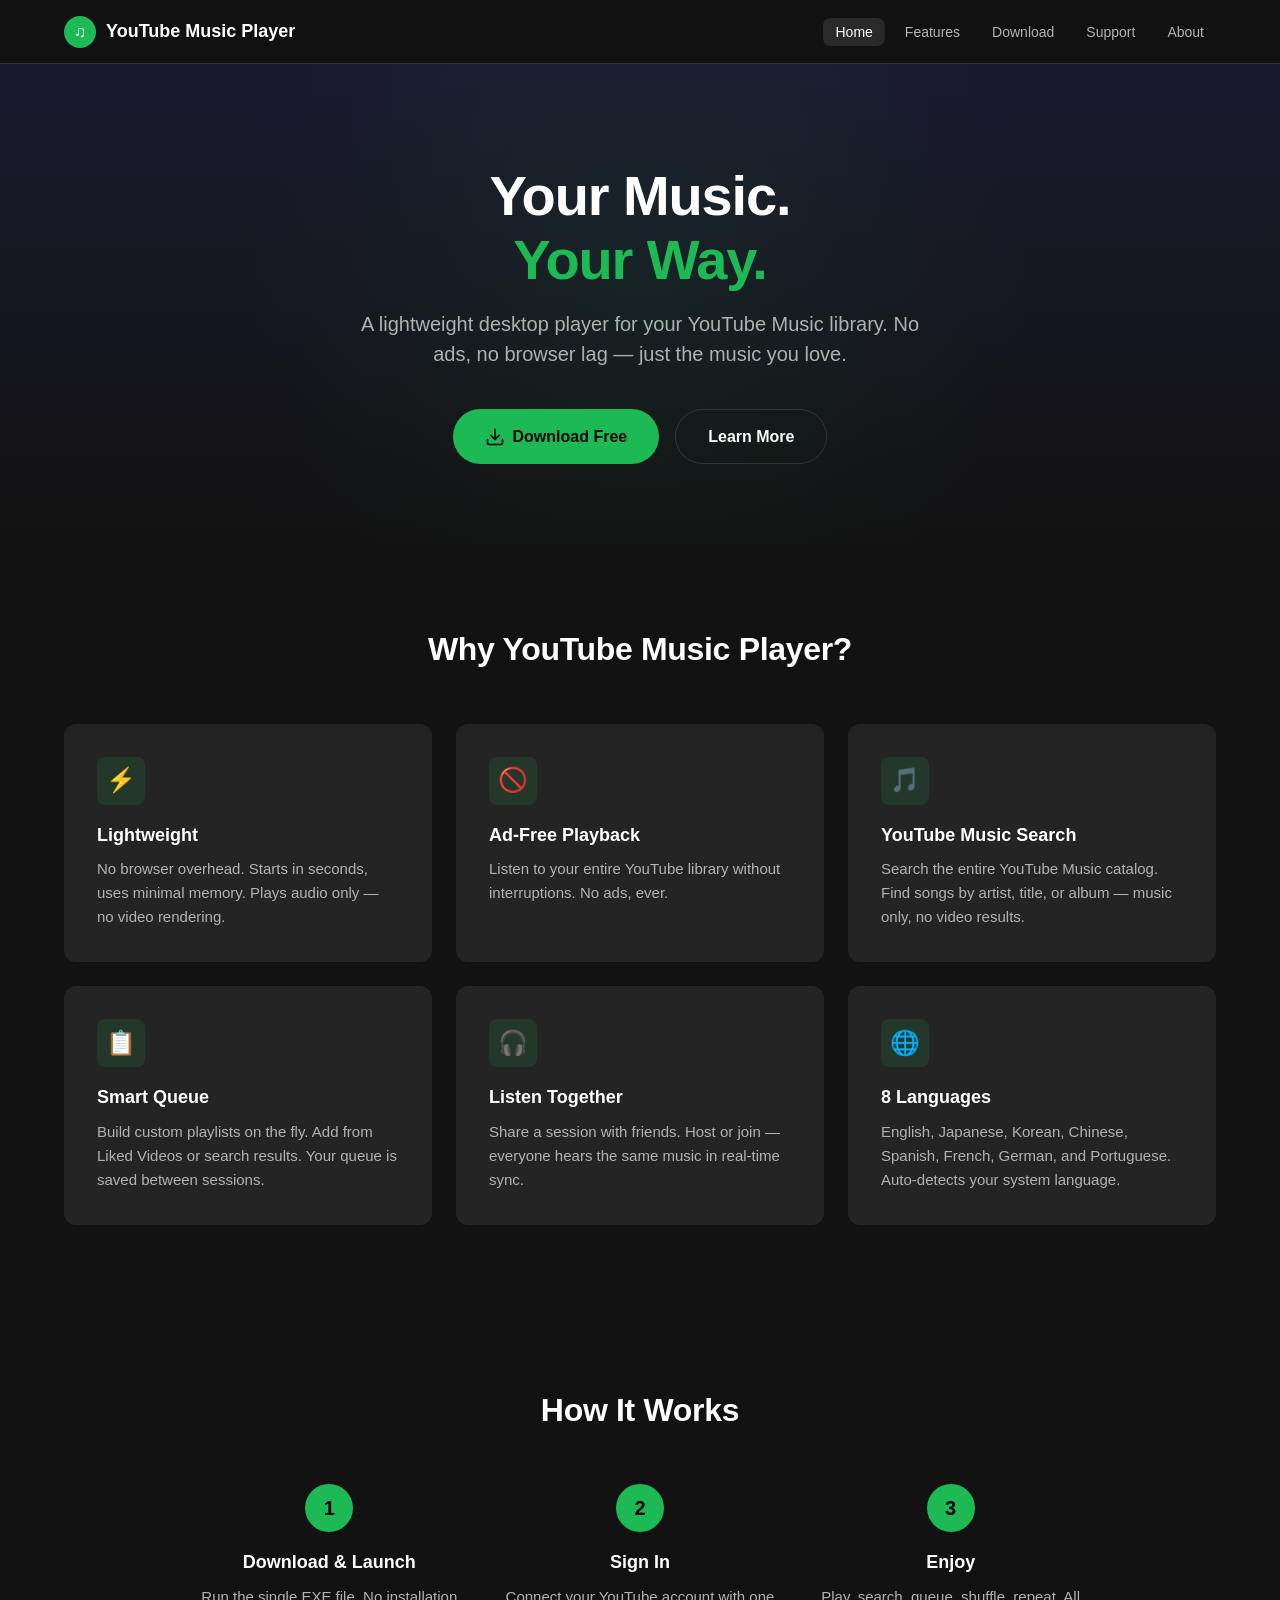
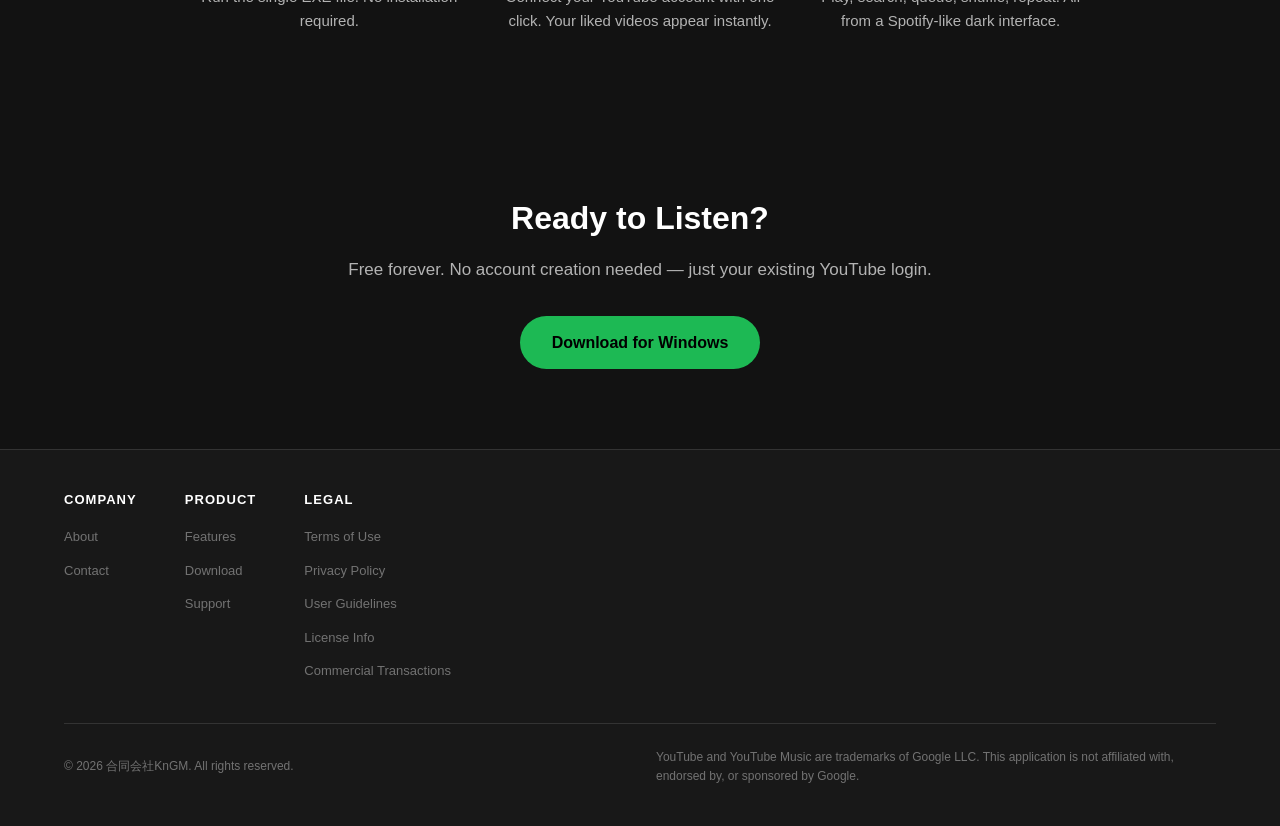
==== index.html @ 7d12eb29 "Initial website: YouTube Music Player by 合同会社KnGM" ====
<!DOCTYPE html>
<html lang="en">
<head>
  <meta charset="UTF-8">
  <meta name="viewport" content="width=device-width, initial-scale=1.0">
  <title>YouTube Music Player - Lightweight Desktop Music Player</title>
  <meta name="description" content="A lightweight, ad-free desktop music player for your YouTube Music library. Built by 合同会社KnGM.">
  <link rel="stylesheet" href="css/style.css">
</head>
<body>

  <!-- Header -->
  <header class="site-header">
    <div class="header-inner">
      <a href="index.html" class="logo">
        <span class="logo-icon">&#9835;</span>
        YouTube Music Player
      </a>
      <button class="nav-toggle" aria-label="Toggle navigation" onclick="document.querySelector('.nav-links').classList.toggle('open')">&#9776;</button>
      <nav>
        <ul class="nav-links">
          <li><a href="index.html" class="active">Home</a></li>
          <li><a href="premium.html">Features</a></li>
          <li><a href="download.html">Download</a></li>
          <li><a href="support.html">Support</a></li>
          <li><a href="about.html">About</a></li>
        </ul>
      </nav>
    </div>
  </header>

  <main>
    <!-- Hero -->
    <section class="hero">
      <div class="container">
        <h1>Your Music.<br><span class="accent">Your Way.</span></h1>
        <p class="tagline">A lightweight desktop player for your YouTube Music library. No ads, no browser lag &mdash; just the music you love.</p>
        <div class="hero-buttons">
          <a href="download.html" class="btn btn-primary">
            <svg width="20" height="20" viewBox="0 0 24 24" fill="none" stroke="currentColor" stroke-width="2" stroke-linecap="round" stroke-linejoin="round"><path d="M21 15v4a2 2 0 01-2 2H5a2 2 0 01-2-2v-4"/><polyline points="7 10 12 15 17 10"/><line x1="12" y1="15" x2="12" y2="3"/></svg>
            Download Free
          </a>
          <a href="premium.html" class="btn btn-secondary">Learn More</a>
        </div>
      </div>
    </section>

    <!-- Features -->
    <section class="features" id="features">
      <div class="container">
        <h2>Why YouTube Music Player?</h2>
        <div class="feature-grid">
          <div class="feature-card">
            <div class="feature-icon">&#9889;</div>
            <h3>Lightweight</h3>
            <p>No browser overhead. Starts in seconds, uses minimal memory. Plays audio only &mdash; no video rendering.</p>
          </div>
          <div class="feature-card">
            <div class="feature-icon">&#128683;</div>
            <h3>Ad-Free Playback</h3>
            <p>Listen to your entire YouTube library without interruptions. No ads, ever.</p>
          </div>
          <div class="feature-card">
            <div class="feature-icon">&#127925;</div>
            <h3>YouTube Music Search</h3>
            <p>Search the entire YouTube Music catalog. Find songs by artist, title, or album &mdash; music only, no video results.</p>
          </div>
          <div class="feature-card">
            <div class="feature-icon">&#128203;</div>
            <h3>Smart Queue</h3>
            <p>Build custom playlists on the fly. Add from Liked Videos or search results. Your queue is saved between sessions.</p>
          </div>
          <div class="feature-card">
            <div class="feature-icon">&#127911;</div>
            <h3>Listen Together</h3>
            <p>Share a session with friends. Host or join &mdash; everyone hears the same music in real-time sync.</p>
          </div>
          <div class="feature-card">
            <div class="feature-icon">&#127760;</div>
            <h3>8 Languages</h3>
            <p>English, Japanese, Korean, Chinese, Spanish, French, German, and Portuguese. Auto-detects your system language.</p>
          </div>
        </div>
      </div>
    </section>

    <!-- How it works -->
    <section class="how-it-works">
      <div class="container">
        <h2>How It Works</h2>
        <div class="steps">
          <div class="step">
            <div class="step-number">1</div>
            <h3>Download &amp; Launch</h3>
            <p>Run the single EXE file. No installation required.</p>
          </div>
          <div class="step">
            <div class="step-number">2</div>
            <h3>Sign In</h3>
            <p>Connect your YouTube account with one click. Your liked videos appear instantly.</p>
          </div>
          <div class="step">
            <div class="step-number">3</div>
            <h3>Enjoy</h3>
            <p>Play, search, queue, shuffle, repeat. All from a Spotify-like dark interface.</p>
          </div>
        </div>
      </div>
    </section>

    <!-- CTA -->
    <section class="cta-section">
      <div class="container">
        <h2>Ready to Listen?</h2>
        <p>Free forever. No account creation needed &mdash; just your existing YouTube login.</p>
        <a href="download.html" class="btn btn-primary btn-large">Download for Windows</a>
      </div>
    </section>
  </main>

  <!-- Footer (Spotify-style) -->
  <footer class="site-footer">
    <div class="container">
      <div class="footer-grid">
        <div class="footer-col">
          <h4>Company</h4>
          <ul>
            <li><a href="about.html">About</a></li>
            <li><a href="support.html">Contact</a></li>
          </ul>
        </div>
        <div class="footer-col">
          <h4>Product</h4>
          <ul>
            <li><a href="premium.html">Features</a></li>
            <li><a href="download.html">Download</a></li>
            <li><a href="support.html">Support</a></li>
          </ul>
        </div>
        <div class="footer-col">
          <h4>Legal</h4>
          <ul>
            <li><a href="legal/terms.html">Terms of Use</a></li>
            <li><a href="legal/privacy.html">Privacy Policy</a></li>
            <li><a href="legal/guidelines.html">User Guidelines</a></li>
            <li><a href="legal/license.html">License Info</a></li>
            <li><a href="legal/transactions.html">Commercial Transactions</a></li>
          </ul>
        </div>
      </div>
      <div class="footer-bottom">
        <p>&copy; 2026 合同会社KnGM. All rights reserved.</p>
        <p class="footer-disclaimer">YouTube and YouTube Music are trademarks of Google LLC. This application is not affiliated with, endorsed by, or sponsored by Google.</p>
      </div>
    </div>
  </footer>

</body>
</html>
---- css/style.css ----
/* ========================================
   YouTube Music Player - Website Stylesheet
   Provider: 合同会社KnGM
   ======================================== */

/* --- Reset & Base --- */
*,
*::before,
*::after {
  margin: 0;
  padding: 0;
  box-sizing: border-box;
}

:root {
  --bg-primary: #121212;
  --bg-secondary: #181818;
  --bg-elevated: #1e1e1e;
  --bg-card: #242424;
  --bg-hover: #2a2a2a;
  --green: #1DB954;
  --green-hover: #1ed760;
  --green-dark: #158a3e;
  --text-primary: #ffffff;
  --text-secondary: #b3b3b3;
  --text-muted: #727272;
  --border: #333333;
  --radius: 8px;
  --radius-lg: 12px;
  --radius-xl: 16px;
  --shadow: 0 8px 24px rgba(0, 0, 0, 0.5);
  --shadow-lg: 0 16px 48px rgba(0, 0, 0, 0.7);
  --transition: 0.2s ease;
  --max-width: 1200px;
  --header-height: 64px;
}

html {
  scroll-behavior: smooth;
  font-size: 16px;
}

body {
  font-family: -apple-system, BlinkMacSystemFont, "Segoe UI", Roboto, Oxygen,
    Ubuntu, Cantarell, "Fira Sans", "Droid Sans", "Helvetica Neue", sans-serif;
  background-color: var(--bg-primary);
  color: var(--text-primary);
  line-height: 1.6;
  min-height: 100vh;
  display: flex;
  flex-direction: column;
  -webkit-font-smoothing: antialiased;
  -moz-osx-font-smoothing: grayscale;
}

a {
  color: var(--green);
  text-decoration: none;
  transition: color var(--transition);
}

a:hover {
  color: var(--green-hover);
  text-decoration: underline;
}

img {
  max-width: 100%;
  height: auto;
}

/* --- Header / Navigation --- */
.site-header {
  position: sticky;
  top: 0;
  z-index: 1000;
  background: rgba(18, 18, 18, 0.92);
  backdrop-filter: blur(12px);
  -webkit-backdrop-filter: blur(12px);
  border-bottom: 1px solid var(--border);
  height: var(--header-height);
}

.header-inner {
  max-width: var(--max-width);
  margin: 0 auto;
  padding: 0 24px;
  height: 100%;
  display: flex;
  align-items: center;
  justify-content: space-between;
}

.logo {
  display: flex;
  align-items: center;
  gap: 10px;
  font-weight: 700;
  font-size: 1.125rem;
  color: var(--text-primary);
  text-decoration: none;
  white-space: nowrap;
}

.logo:hover {
  color: var(--text-primary);
  text-decoration: none;
}

.logo-icon {
  width: 32px;
  height: 32px;
  background: var(--green);
  border-radius: 50%;
  display: flex;
  align-items: center;
  justify-content: center;
  font-size: 1rem;
  flex-shrink: 0;
}

.nav-toggle {
  display: none;
  background: none;
  border: none;
  color: var(--text-primary);
  font-size: 1.5rem;
  cursor: pointer;
  padding: 4px;
  line-height: 1;
}

.nav-links {
  display: flex;
  align-items: center;
  gap: 8px;
  list-style: none;
}

.nav-links a {
  color: var(--text-secondary);
  font-size: 0.875rem;
  font-weight: 500;
  padding: 6px 12px;
  border-radius: var(--radius);
  transition: all var(--transition);
  white-space: nowrap;
}

.nav-links a:hover,
.nav-links a.active {
  color: var(--text-primary);
  background: var(--bg-hover);
  text-decoration: none;
}

/* --- Main Content --- */
main {
  flex: 1;
}

.container {
  max-width: var(--max-width);
  margin: 0 auto;
  padding: 0 24px;
}

/* --- Hero Section --- */
.hero {
  padding: 100px 0 80px;
  text-align: center;
  background: linear-gradient(180deg, #1a1a2e 0%, var(--bg-primary) 100%);
  position: relative;
  overflow: hidden;
}

.hero::before {
  content: "";
  position: absolute;
  top: -200px;
  left: 50%;
  transform: translateX(-50%);
  width: 800px;
  height: 800px;
  background: radial-gradient(circle, rgba(29, 185, 84, 0.08) 0%, transparent 70%);
  pointer-events: none;
}

.hero h1 {
  font-size: 3.5rem;
  font-weight: 800;
  letter-spacing: -0.02em;
  margin-bottom: 16px;
  line-height: 1.15;
  position: relative;
}

.hero h1 .accent {
  color: var(--green);
}

.hero .tagline {
  font-size: 1.25rem;
  color: var(--text-secondary);
  max-width: 560px;
  margin: 0 auto 40px;
  line-height: 1.5;
}

.hero-buttons {
  display: flex;
  gap: 16px;
  justify-content: center;
  flex-wrap: wrap;
}

/* --- Buttons --- */
.btn {
  display: inline-flex;
  align-items: center;
  gap: 8px;
  padding: 14px 32px;
  font-size: 1rem;
  font-weight: 600;
  border-radius: 500px;
  border: none;
  cursor: pointer;
  transition: all var(--transition);
  text-decoration: none;
}

.btn:hover {
  text-decoration: none;
  transform: scale(1.04);
}

.btn-primary {
  background: var(--green);
  color: #000;
}

.btn-primary:hover {
  background: var(--green-hover);
  color: #000;
}

.btn-secondary {
  background: transparent;
  color: var(--text-primary);
  border: 1px solid var(--border);
}

.btn-secondary:hover {
  background: var(--bg-hover);
  border-color: var(--text-primary);
  color: var(--text-primary);
}

/* --- Features Section --- */
.features {
  padding: 80px 0;
}

.section-title {
  text-align: center;
  font-size: 2rem;
  font-weight: 700;
  margin-bottom: 48px;
  letter-spacing: -0.01em;
}

.features-grid {
  display: grid;
  grid-template-columns: repeat(auto-fit, minmax(300px, 1fr));
  gap: 24px;
}

.feature-card {
  background: var(--bg-card);
  border-radius: var(--radius-lg);
  padding: 32px;
  transition: all var(--transition);
  border: 1px solid transparent;
}

.feature-card:hover {
  background: var(--bg-hover);
  border-color: var(--border);
  transform: translateY(-2px);
}

.feature-icon {
  width: 48px;
  height: 48px;
  background: rgba(29, 185, 84, 0.12);
  border-radius: var(--radius);
  display: flex;
  align-items: center;
  justify-content: center;
  font-size: 1.5rem;
  margin-bottom: 16px;
  color: var(--green);
}

.feature-card h3 {
  font-size: 1.125rem;
  font-weight: 600;
  margin-bottom: 8px;
}

.feature-card p {
  color: var(--text-secondary);
  font-size: 0.9375rem;
  line-height: 1.6;
}

/* --- CTA Section --- */
.cta-section {
  padding: 80px 0;
  text-align: center;
}

.cta-box {
  background: linear-gradient(135deg, var(--bg-card) 0%, var(--bg-elevated) 100%);
  border: 1px solid var(--border);
  border-radius: var(--radius-xl);
  padding: 64px 40px;
  max-width: 720px;
  margin: 0 auto;
}

.cta-box h2 {
  font-size: 2rem;
  font-weight: 700;
  margin-bottom: 12px;
}

.cta-box p {
  color: var(--text-secondary);
  margin-bottom: 32px;
  font-size: 1.0625rem;
}

/* --- Legal Pages --- */
.legal-page {
  padding: 48px 0 80px;
}

.legal-content {
  max-width: 800px;
  margin: 0 auto;
}

.legal-content h1 {
  font-size: 2.25rem;
  font-weight: 700;
  margin-bottom: 8px;
  letter-spacing: -0.01em;
}

.legal-content .subtitle {
  color: var(--text-muted);
  font-size: 0.9375rem;
  margin-bottom: 40px;
}

.legal-content h2 {
  font-size: 1.375rem;
  font-weight: 600;
  margin: 40px 0 16px;
  padding-top: 24px;
  border-top: 1px solid var(--border);
}

.legal-content h2:first-of-type {
  border-top: none;
  padding-top: 0;
}

.legal-content h3 {
  font-size: 1.125rem;
  font-weight: 600;
  margin: 24px 0 12px;
}

.legal-content p {
  color: var(--text-secondary);
  margin-bottom: 16px;
  font-size: 0.9375rem;
}

.legal-content ul,
.legal-content ol {
  color: var(--text-secondary);
  margin: 0 0 16px 24px;
  font-size: 0.9375rem;
}

.legal-content li {
  margin-bottom: 8px;
}

.legal-content strong {
  color: var(--text-primary);
  font-weight: 600;
}

.legal-content .jp-text {
  background: var(--bg-card);
  border-radius: var(--radius-lg);
  padding: 32px;
  margin-top: 48px;
  border: 1px solid var(--border);
}

.legal-content .jp-text h2 {
  border-top: none;
  padding-top: 0;
  margin-top: 32px;
}

.legal-content .jp-text h2:first-child {
  margin-top: 0;
}

.legal-content .info-table {
  width: 100%;
  border-collapse: collapse;
  margin: 16px 0;
}

.legal-content .info-table th,
.legal-content .info-table td {
  text-align: left;
  padding: 12px 16px;
  border-bottom: 1px solid var(--border);
  font-size: 0.9375rem;
}

.legal-content .info-table th {
  color: var(--text-primary);
  font-weight: 600;
  width: 200px;
  white-space: nowrap;
}

.legal-content .info-table td {
  color: var(--text-secondary);
}

/* --- Hero Compact (for inner pages) --- */
.hero-compact {
  padding: 72px 0 56px;
}

/* --- Hero Screenshot Placeholder --- */
.hero-screenshot {
  margin-top: 48px;
  position: relative;
}

.screenshot-placeholder {
  max-width: 720px;
  margin: 0 auto;
  height: 400px;
  background: var(--bg-card);
  border: 1px solid var(--border);
  border-radius: var(--radius-xl);
  display: flex;
  flex-direction: column;
  align-items: center;
  justify-content: center;
  gap: 12px;
  color: var(--text-muted);
  font-size: 0.9375rem;
}

.screenshot-icon {
  font-size: 3rem;
  color: var(--green);
  opacity: 0.4;
}

/* --- Download Meta --- */
.download-meta {
  margin-top: 16px;
  font-size: 0.875rem;
  color: var(--text-muted);
}

/* --- How It Works Section --- */
.how-it-works {
  padding: 80px 0;
}

.how-it-works h2 {
  text-align: center;
  font-size: 2rem;
  font-weight: 700;
  margin-bottom: 48px;
  letter-spacing: -0.01em;
}

.steps {
  display: grid;
  grid-template-columns: repeat(auto-fit, minmax(240px, 1fr));
  gap: 32px;
  max-width: 900px;
  margin: 0 auto;
}

.step {
  text-align: center;
}

.step-number {
  width: 48px;
  height: 48px;
  background: var(--green);
  color: #000;
  border-radius: 50%;
  display: flex;
  align-items: center;
  justify-content: center;
  font-size: 1.25rem;
  font-weight: 700;
  margin: 0 auto 16px;
}

.step h3 {
  font-size: 1.125rem;
  font-weight: 600;
  margin-bottom: 8px;
}

.step p {
  color: var(--text-secondary);
  font-size: 0.9375rem;
  line-height: 1.6;
}

/* --- Feature Grid (index page) --- */
.feature-grid {
  display: grid;
  grid-template-columns: repeat(auto-fit, minmax(300px, 1fr));
  gap: 24px;
}

.features h2 {
  text-align: center;
  font-size: 2rem;
  font-weight: 700;
  margin-bottom: 48px;
  letter-spacing: -0.01em;
}

/* --- CTA Section (shared) --- */
.cta-section h2 {
  font-size: 2rem;
  font-weight: 700;
  margin-bottom: 12px;
}

.cta-section p {
  color: var(--text-secondary);
  margin-bottom: 32px;
  font-size: 1.0625rem;
}

/* --- Feature Detail Section (premium.html) --- */
.features-detail {
  padding: 80px 0;
}

.feature-detail-grid {
  display: grid;
  grid-template-columns: repeat(auto-fit, minmax(480px, 1fr));
  gap: 24px;
}

.feature-detail-card {
  background: var(--bg-card);
  border-radius: var(--radius-lg);
  padding: 32px;
  display: flex;
  gap: 20px;
  align-items: flex-start;
  border: 1px solid transparent;
  transition: all var(--transition);
}

.feature-detail-card:hover {
  background: var(--bg-hover);
  border-color: var(--border);
  transform: translateY(-2px);
}

.feature-detail-icon {
  width: 48px;
  height: 48px;
  min-width: 48px;
  background: rgba(29, 185, 84, 0.12);
  border-radius: var(--radius);
  display: flex;
  align-items: center;
  justify-content: center;
  font-size: 1.5rem;
  color: var(--green);
}

.feature-detail-content h3 {
  font-size: 1.125rem;
  font-weight: 600;
  margin-bottom: 8px;
}

.feature-detail-content p {
  color: var(--text-secondary);
  font-size: 0.9375rem;
  line-height: 1.6;
}

/* --- Requirements Section --- */
.requirements-section {
  padding: 80px 0;
  background: var(--bg-secondary);
}

.requirements-card {
  max-width: 640px;
  margin: 0 auto;
  background: var(--bg-card);
  border-radius: var(--radius-lg);
  border: 1px solid var(--border);
  overflow: hidden;
}

.requirements-table {
  width: 100%;
  border-collapse: collapse;
}

.requirements-table th,
.requirements-table td {
  text-align: left;
  padding: 16px 24px;
  font-size: 0.9375rem;
  border-bottom: 1px solid var(--border);
}

.requirements-table tr:last-child th,
.requirements-table tr:last-child td {
  border-bottom: none;
}

.requirements-table th {
  color: var(--text-primary);
  font-weight: 600;
  width: 180px;
  white-space: nowrap;
  background: rgba(255, 255, 255, 0.02);
}

.requirements-table td {
  color: var(--text-secondary);
}

/* --- FAQ Section --- */
.faq-section {
  padding: 80px 0;
}

.faq-list {
  max-width: 800px;
  margin: 0 auto;
  display: flex;
  flex-direction: column;
  gap: 16px;
}

.faq-item {
  background: var(--bg-card);
  border-radius: var(--radius-lg);
  padding: 28px 32px;
  border: 1px solid transparent;
  transition: all var(--transition);
}

.faq-item:hover {
  border-color: var(--border);
}

.faq-question {
  font-size: 1.0625rem;
  font-weight: 600;
  margin-bottom: 12px;
  color: var(--text-primary);
}

.faq-answer {
  color: var(--text-secondary);
  font-size: 0.9375rem;
  line-height: 1.7;
}

.faq-answer p {
  margin-bottom: 12px;
}

.faq-answer p:last-child {
  margin-bottom: 0;
}

.faq-answer ol,
.faq-answer ul {
  margin: 8px 0 0 20px;
}

.faq-answer li {
  margin-bottom: 6px;
  line-height: 1.6;
}

/* --- Contact Section (support.html) --- */
.contact-section {
  padding: 0 0 80px;
}

.contact-card {
  max-width: 640px;
  margin: 0 auto;
  background: linear-gradient(135deg, var(--bg-card) 0%, var(--bg-elevated) 100%);
  border: 1px solid var(--border);
  border-radius: var(--radius-xl);
  padding: 48px 40px;
  text-align: center;
}

.contact-card h2 {
  font-size: 1.75rem;
  font-weight: 700;
  margin-bottom: 12px;
}

.contact-card > p {
  color: var(--text-secondary);
  font-size: 0.9375rem;
  margin-bottom: 32px;
  max-width: 480px;
  margin-left: auto;
  margin-right: auto;
}

.contact-info {
  display: flex;
  justify-content: center;
  gap: 48px;
  flex-wrap: wrap;
}

.contact-item {
  display: flex;
  align-items: center;
  gap: 16px;
  text-align: left;
}

.contact-icon {
  width: 48px;
  height: 48px;
  background: rgba(29, 185, 84, 0.12);
  border-radius: var(--radius);
  display: flex;
  align-items: center;
  justify-content: center;
  font-size: 1.25rem;
  color: var(--green);
  flex-shrink: 0;
}

.contact-item h4 {
  font-size: 0.75rem;
  font-weight: 600;
  text-transform: uppercase;
  letter-spacing: 0.08em;
  color: var(--text-muted);
  margin-bottom: 4px;
}

.contact-item p,
.contact-item a {
  font-size: 0.9375rem;
}

.contact-item p {
  color: var(--text-secondary);
}

/* --- About Sections (about.html) --- */
.about-section {
  padding: 64px 0;
}

.about-section-alt {
  background: var(--bg-secondary);
}

.about-block {
  max-width: 800px;
  margin: 0 auto;
}

.about-block h2 {
  font-size: 1.75rem;
  font-weight: 700;
  margin-bottom: 20px;
  letter-spacing: -0.01em;
}

.about-lead {
  font-size: 1.25rem;
  color: var(--green);
  font-weight: 600;
  margin-bottom: 16px;
}

.about-block p {
  color: var(--text-secondary);
  font-size: 0.9375rem;
  line-height: 1.7;
  margin-bottom: 12px;
}

.about-info-grid {
  display: grid;
  grid-template-columns: repeat(auto-fit, minmax(200px, 1fr));
  gap: 16px;
  margin-top: 24px;
}

.about-info-card {
  background: var(--bg-card);
  border-radius: var(--radius-lg);
  padding: 24px;
  border: 1px solid var(--border);
}

.about-info-card h4 {
  font-size: 0.75rem;
  font-weight: 600;
  text-transform: uppercase;
  letter-spacing: 0.08em;
  color: var(--text-muted);
  margin-bottom: 8px;
}

.about-info-card p {
  color: var(--text-primary);
  font-size: 1rem;
  font-weight: 500;
  margin-bottom: 0;
}

/* --- Company Card (about.html) --- */
.company-card {
  background: var(--bg-card);
  border-radius: var(--radius-lg);
  padding: 32px;
  border: 1px solid var(--border);
  margin-top: 24px;
}

.company-info {
  display: flex;
  flex-direction: column;
  gap: 16px;
}

.company-row {
  display: flex;
  align-items: center;
  gap: 16px;
}

.company-label {
  font-size: 0.875rem;
  font-weight: 600;
  color: var(--text-muted);
  width: 100px;
  flex-shrink: 0;
}

.company-value {
  font-size: 0.9375rem;
  color: var(--text-primary);
}

/* --- Legal Links Grid (about.html) --- */
.legal-links-grid {
  display: grid;
  grid-template-columns: repeat(auto-fit, minmax(220px, 1fr));
  gap: 16px;
  margin-top: 24px;
}

.legal-link-card {
  background: var(--bg-card);
  border-radius: var(--radius-lg);
  padding: 24px;
  border: 1px solid var(--border);
  transition: all var(--transition);
  display: block;
  text-decoration: none;
}

.legal-link-card:hover {
  background: var(--bg-hover);
  border-color: var(--green);
  transform: translateY(-2px);
  text-decoration: none;
}

.legal-link-icon {
  font-size: 1.5rem;
  display: block;
  margin-bottom: 12px;
}

.legal-link-card h4 {
  font-size: 1rem;
  font-weight: 600;
  color: var(--text-primary);
  margin-bottom: 6px;
}

.legal-link-card p {
  font-size: 0.8125rem;
  color: var(--text-muted);
  line-height: 1.5;
  margin-bottom: 0;
}

/* --- Footer Grid (used in index and all pages) --- */
.footer-grid {
  display: flex;
  gap: 48px;
  flex-wrap: wrap;
  margin-bottom: 32px;
}

.footer-col h4 {
  font-size: 0.8125rem;
  font-weight: 600;
  text-transform: uppercase;
  letter-spacing: 0.08em;
  color: var(--text-primary);
  margin-bottom: 12px;
}

.footer-col ul {
  list-style: none;
}

.footer-col li {
  margin-bottom: 8px;
}

.footer-col a {
  color: var(--text-muted);
  font-size: 0.8125rem;
  transition: color var(--transition);
}

.footer-col a:hover {
  color: var(--text-primary);
  text-decoration: none;
}

.footer-disclaimer {
  max-width: 560px;
}

/* --- Footer --- */
.site-footer {
  background: var(--bg-secondary);
  border-top: 1px solid var(--border);
  padding: 40px 0;
  margin-top: auto;
}

.footer-inner {
  max-width: var(--max-width);
  margin: 0 auto;
  padding: 0 24px;
}

.footer-top {
  display: flex;
  justify-content: space-between;
  align-items: flex-start;
  gap: 40px;
  margin-bottom: 32px;
}

.footer-brand p {
  color: var(--text-muted);
  font-size: 0.8125rem;
  margin-top: 8px;
  max-width: 280px;
}

.footer-links {
  display: flex;
  gap: 32px;
  flex-wrap: wrap;
}

.footer-links-col h4 {
  font-size: 0.8125rem;
  font-weight: 600;
  text-transform: uppercase;
  letter-spacing: 0.08em;
  color: var(--text-primary);
  margin-bottom: 12px;
}

.footer-links-col ul {
  list-style: none;
}

.footer-links-col li {
  margin-bottom: 8px;
}

.footer-links-col a {
  color: var(--text-muted);
  font-size: 0.8125rem;
  transition: color var(--transition);
}

.footer-links-col a:hover {
  color: var(--text-primary);
  text-decoration: none;
}

.footer-bottom {
  border-top: 1px solid var(--border);
  padding-top: 24px;
  display: flex;
  justify-content: space-between;
  align-items: center;
  flex-wrap: wrap;
  gap: 12px;
}

.footer-bottom p {
  color: var(--text-muted);
  font-size: 0.75rem;
}

/* --- Responsive --- */
@media (max-width: 768px) {
  .hero {
    padding: 64px 0 56px;
  }

  .hero-compact {
    padding: 56px 0 40px;
  }

  .hero h1 {
    font-size: 2.25rem;
  }

  .hero .tagline {
    font-size: 1.0625rem;
  }

  .section-title {
    font-size: 1.625rem;
  }

  .features-grid,
  .feature-grid {
    grid-template-columns: 1fr;
  }

  .feature-detail-grid {
    grid-template-columns: 1fr;
  }

  .feature-detail-card {
    flex-direction: column;
    gap: 16px;
  }

  .screenshot-placeholder {
    height: 240px;
  }

  .steps {
    grid-template-columns: 1fr;
    gap: 24px;
  }

  .requirements-table th {
    width: 140px;
  }

  .faq-item {
    padding: 20px 24px;
  }

  .contact-card {
    padding: 32px 24px;
  }

  .contact-info {
    flex-direction: column;
    gap: 24px;
    align-items: center;
  }

  .about-info-grid {
    grid-template-columns: 1fr 1fr;
  }

  .legal-links-grid {
    grid-template-columns: 1fr;
  }

  .company-row {
    flex-direction: column;
    align-items: flex-start;
    gap: 4px;
  }

  .cta-box {
    padding: 40px 24px;
  }

  .cta-box h2 {
    font-size: 1.5rem;
  }

  .footer-grid {
    flex-direction: column;
    gap: 24px;
  }

  .footer-top {
    flex-direction: column;
    gap: 32px;
  }

  .footer-links {
    gap: 24px;
  }

  .footer-bottom {
    flex-direction: column;
    text-align: center;
  }

  .nav-toggle {
    display: block;
  }

  .nav-links {
    display: none;
    position: absolute;
    top: var(--header-height);
    left: 0;
    right: 0;
    background: var(--bg-secondary);
    border-bottom: 1px solid var(--border);
    flex-direction: column;
    padding: 16px 24px;
    gap: 4px;
  }

  .nav-links.open {
    display: flex;
  }

  .nav-links a {
    display: block;
    padding: 10px 12px;
  }

  .legal-content h1 {
    font-size: 1.75rem;
  }

  .legal-content .info-table th {
    width: 140px;
  }

  .legal-content .jp-text {
    padding: 24px 20px;
  }
}

@media (max-width: 480px) {
  .hero h1 {
    font-size: 1.875rem;
  }

  .btn {
    padding: 12px 24px;
    font-size: 0.9375rem;
  }

  .feature-card {
    padding: 24px;
  }

  .about-info-grid {
    grid-template-columns: 1fr;
  }
}
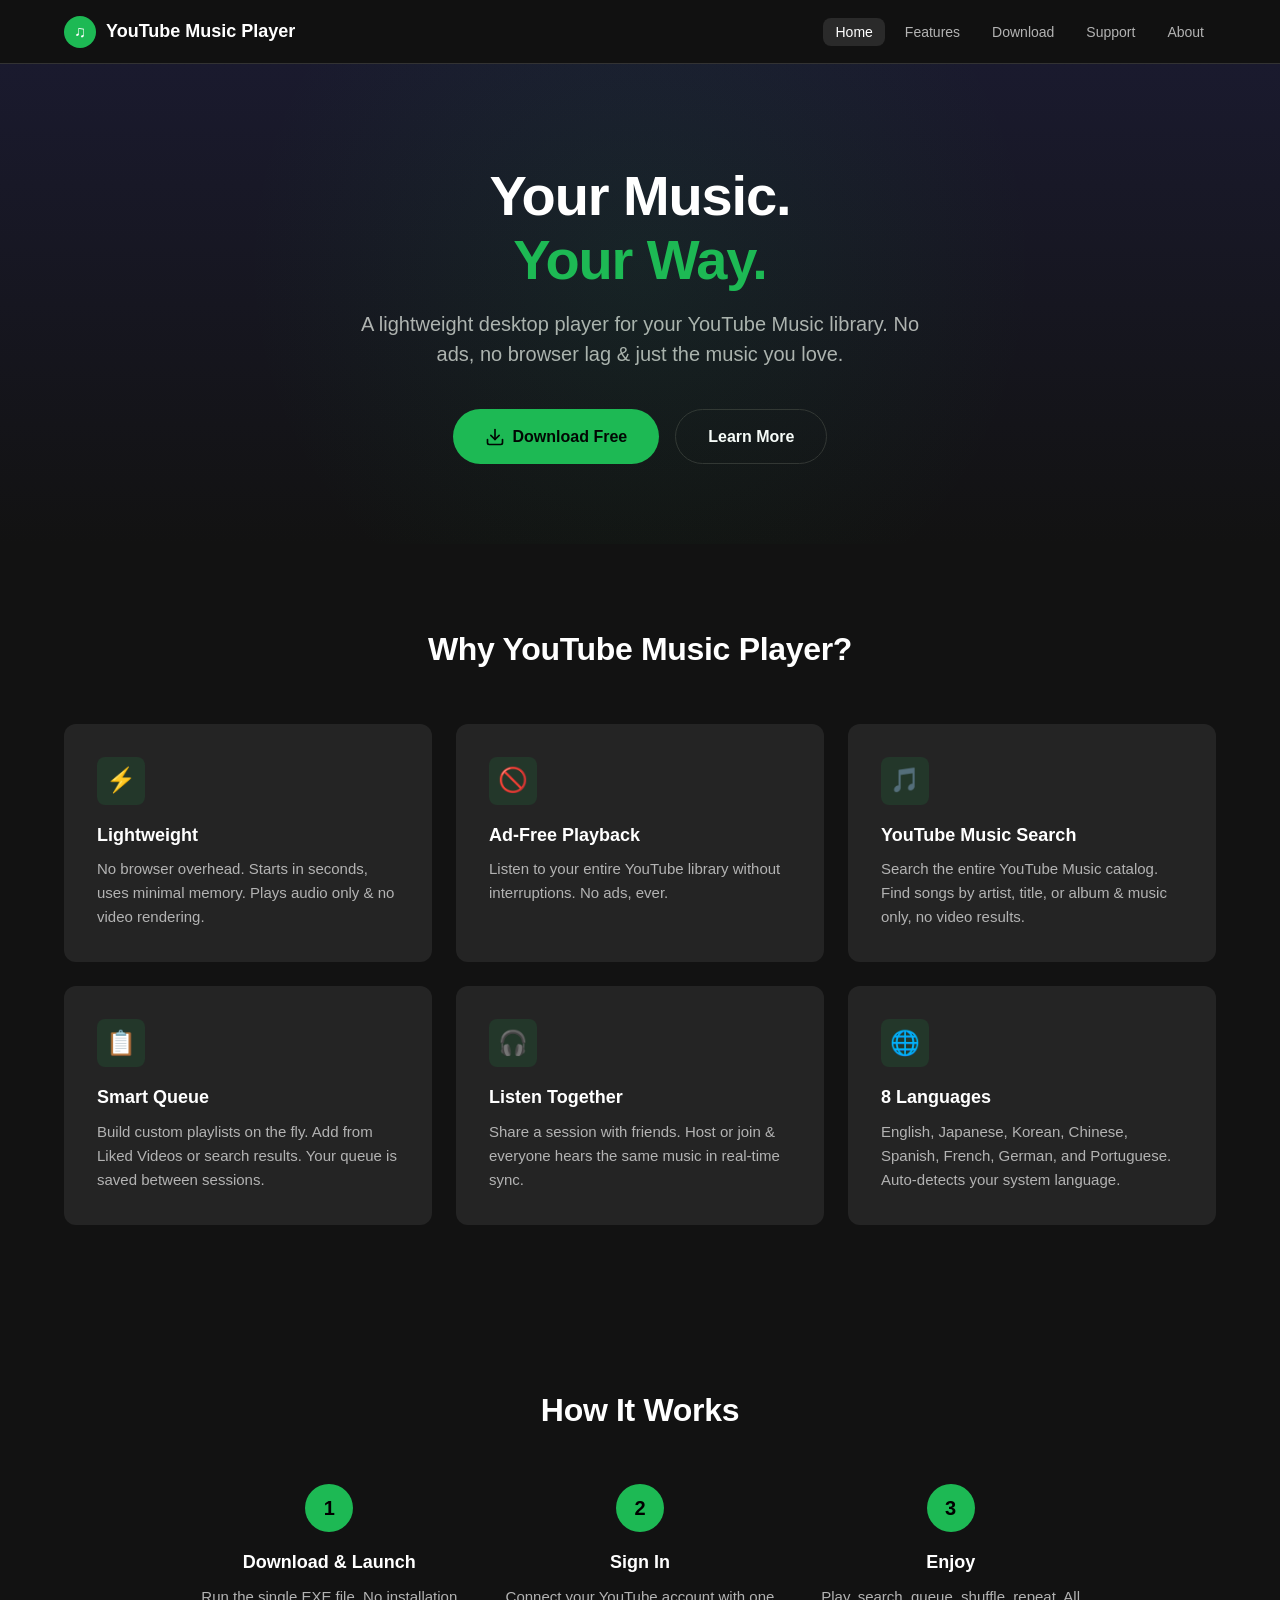
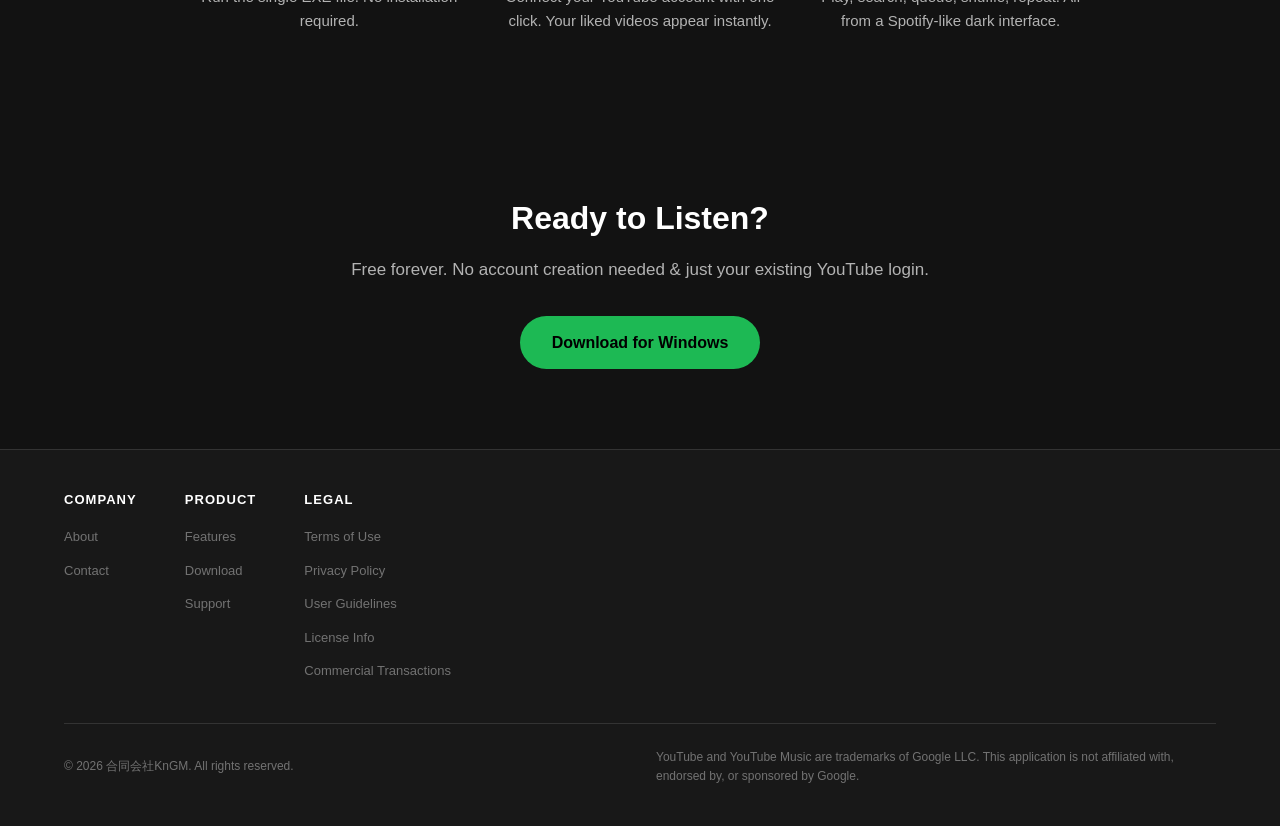
==== commit fa2122b1: "Fix legal pages: blank unregistered info, add free software notice" ====
--- a/index.html
+++ b/index.html
@@ -34,7 +34,7 @@
     <section class="hero">
       <div class="container">
         <h1>Your Music.<br><span class="accent">Your Way.</span></h1>
-        <p class="tagline">A lightweight desktop player for your YouTube Music library. No ads, no browser lag &mdash; just the music you love.</p>
+        <p class="tagline">A lightweight desktop player for your YouTube Music library. No ads, no browser lag & just the music you love.</p>
         <div class="hero-buttons">
           <a href="download.html" class="btn btn-primary">
             <svg width="20" height="20" viewBox="0 0 24 24" fill="none" stroke="currentColor" stroke-width="2" stroke-linecap="round" stroke-linejoin="round"><path d="M21 15v4a2 2 0 01-2 2H5a2 2 0 01-2-2v-4"/><polyline points="7 10 12 15 17 10"/><line x1="12" y1="15" x2="12" y2="3"/></svg>
@@ -53,7 +53,7 @@
           <div class="feature-card">
             <div class="feature-icon">&#9889;</div>
             <h3>Lightweight</h3>
-            <p>No browser overhead. Starts in seconds, uses minimal memory. Plays audio only &mdash; no video rendering.</p>
+            <p>No browser overhead. Starts in seconds, uses minimal memory. Plays audio only & no video rendering.</p>
           </div>
           <div class="feature-card">
             <div class="feature-icon">&#128683;</div>
@@ -63,7 +63,7 @@
           <div class="feature-card">
             <div class="feature-icon">&#127925;</div>
             <h3>YouTube Music Search</h3>
-            <p>Search the entire YouTube Music catalog. Find songs by artist, title, or album &mdash; music only, no video results.</p>
+            <p>Search the entire YouTube Music catalog. Find songs by artist, title, or album & music only, no video results.</p>
           </div>
           <div class="feature-card">
             <div class="feature-icon">&#128203;</div>
@@ -73,7 +73,7 @@
           <div class="feature-card">
             <div class="feature-icon">&#127911;</div>
             <h3>Listen Together</h3>
-            <p>Share a session with friends. Host or join &mdash; everyone hears the same music in real-time sync.</p>
+            <p>Share a session with friends. Host or join & everyone hears the same music in real-time sync.</p>
           </div>
           <div class="feature-card">
             <div class="feature-icon">&#127760;</div>
@@ -112,7 +112,7 @@
     <section class="cta-section">
       <div class="container">
         <h2>Ready to Listen?</h2>
-        <p>Free forever. No account creation needed &mdash; just your existing YouTube login.</p>
+        <p>Free forever. No account creation needed & just your existing YouTube login.</p>
         <a href="download.html" class="btn btn-primary btn-large">Download for Windows</a>
       </div>
     </section>
